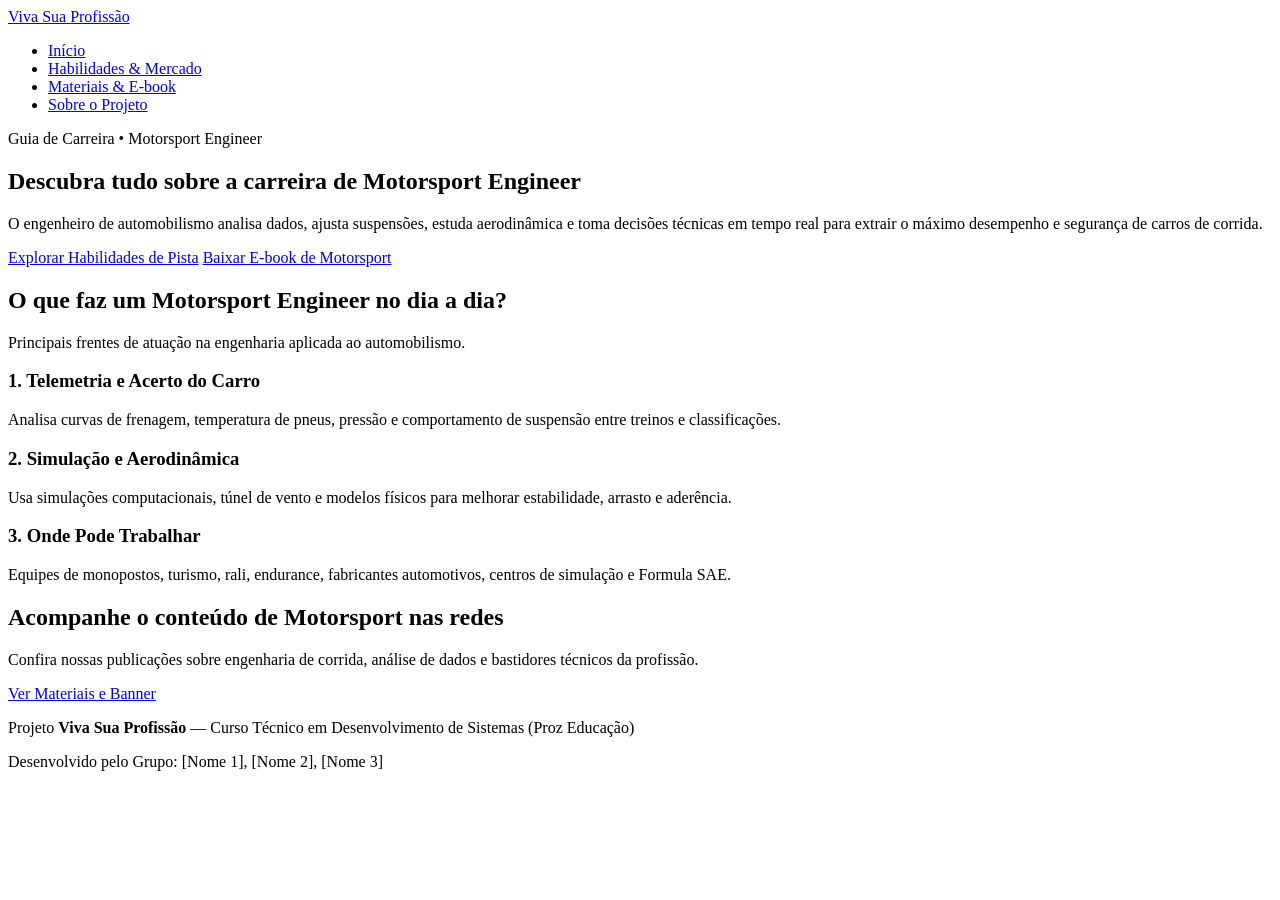
==== index.html @ 10b5f1b5 "Primeiro commit do site" ====
<!DOCTYPE html>
<html lang="pt-BR">
<head>
  <meta charset="UTF-8">
  <meta name="viewport" content="width=device-width, initial-scale=1.0">
  <title>Viva Sua Profissão | Motorsport Engineer</title>
  <meta name="description" content="Guia completo sobre Motorsport Engineer: telemetria, acerto de carro, aerodinâmica, mercado de trabalho e materiais gratuitos.">
  <link rel="stylesheet" href="css/style.css">
</head>
<body>

  <!-- CABEÇALHO E MENU DE NAVEGAÇÃO -->
  <header class="topo">
    <div class="container">
      <a href="index.html" class="logo">Viva Sua <span>Profissão</span></a>
      <nav aria-label="Menu principal">
        <ul class="menu">
          <li><a href="index.html" class="ativo">Início</a></li>
          <li><a href="pages/habilidades.html">Habilidades & Mercado</a></li>
          <li><a href="pages/materiais.html">Materiais & E-book</a></li>
          <li><a href="pages/sobre.html">Sobre o Projeto</a></li>
        </ul>
      </nav>
    </div>
  </header>

  <!-- SEÇÃO PRINCIPAL (HERO) -->
  <main>
    <section class="hero">
      <div class="container">
        <span class="etiqueta">Guia de Carreira • Motorsport Engineer</span>
        <h1>Descubra tudo sobre a carreira de Motorsport Engineer</h1>
        <p>
          O engenheiro de automobilismo analisa dados, ajusta suspensões, estuda aerodinâmica e toma decisões
          técnicas em tempo real para extrair o máximo desempenho e segurança de carros de corrida.
        </p>
        <div class="botoes-hero">
          <a href="pages/habilidades.html" class="btn btn-primario">Explorar Habilidades de Pista</a>
          <a href="pages/materiais.html" class="btn btn-secundario">Baixar E-book de Motorsport</a>
        </div>
      </div>
    </section>

    <!-- RESUMO EM CARDS (3 COLUNAS RESPONSIVAS) -->
    <section class="secao">
      <div class="container">
        <h2>O que faz um Motorsport Engineer no dia a dia?</h2>
        <p class="subtitulo">Principais frentes de atuação na engenharia aplicada ao automobilismo.</p>

        <div class="grid-cards">
          <article class="card">
            <h3>1. Telemetria e Acerto do Carro</h3>
            <p>Analisa curvas de frenagem, temperatura de pneus, pressão e comportamento de suspensão entre treinos e classificações.</p>
          </article>

          <article class="card">
            <h3>2. Simulação e Aerodinâmica</h3>
            <p>Usa simulações computacionais, túnel de vento e modelos físicos para melhorar estabilidade, arrasto e aderência.</p>
          </article>

          <article class="card">
            <h3>3. Onde Pode Trabalhar</h3>
            <p>Equipes de monopostos, turismo, rali, endurance, fabricantes automotivos, centros de simulação e Formula SAE.</p>
          </article>
        </div>
      </div>
    </section>

    <!-- CHAMADA PARA REDE SOCIAL (AULA 9) -->
    <section class="secao secao-destaque">
      <div class="container">
        <h2>Acompanhe o conteúdo de Motorsport nas redes</h2>
        <p>
          Confira nossas publicações sobre engenharia de corrida, análise de dados e bastidores técnicos da profissão.
        </p>
        <a href="pages/materiais.html" class="btn btn-primario">Ver Materiais e Banner</a>
      </div>
    </section>
  </main>

  <!-- RODAPÉ -->
  <footer class="rodape">
    <div class="container">
      <p>Projeto <strong>Viva Sua Profissão</strong> — Curso Técnico em Desenvolvimento de Sistemas (Proz Educação)</p>
      <p class="creditos">Desenvolvido pelo Grupo: [Nome 1], [Nome 2], [Nome 3]</p>
    </div>
  </footer>

</body>
</html>
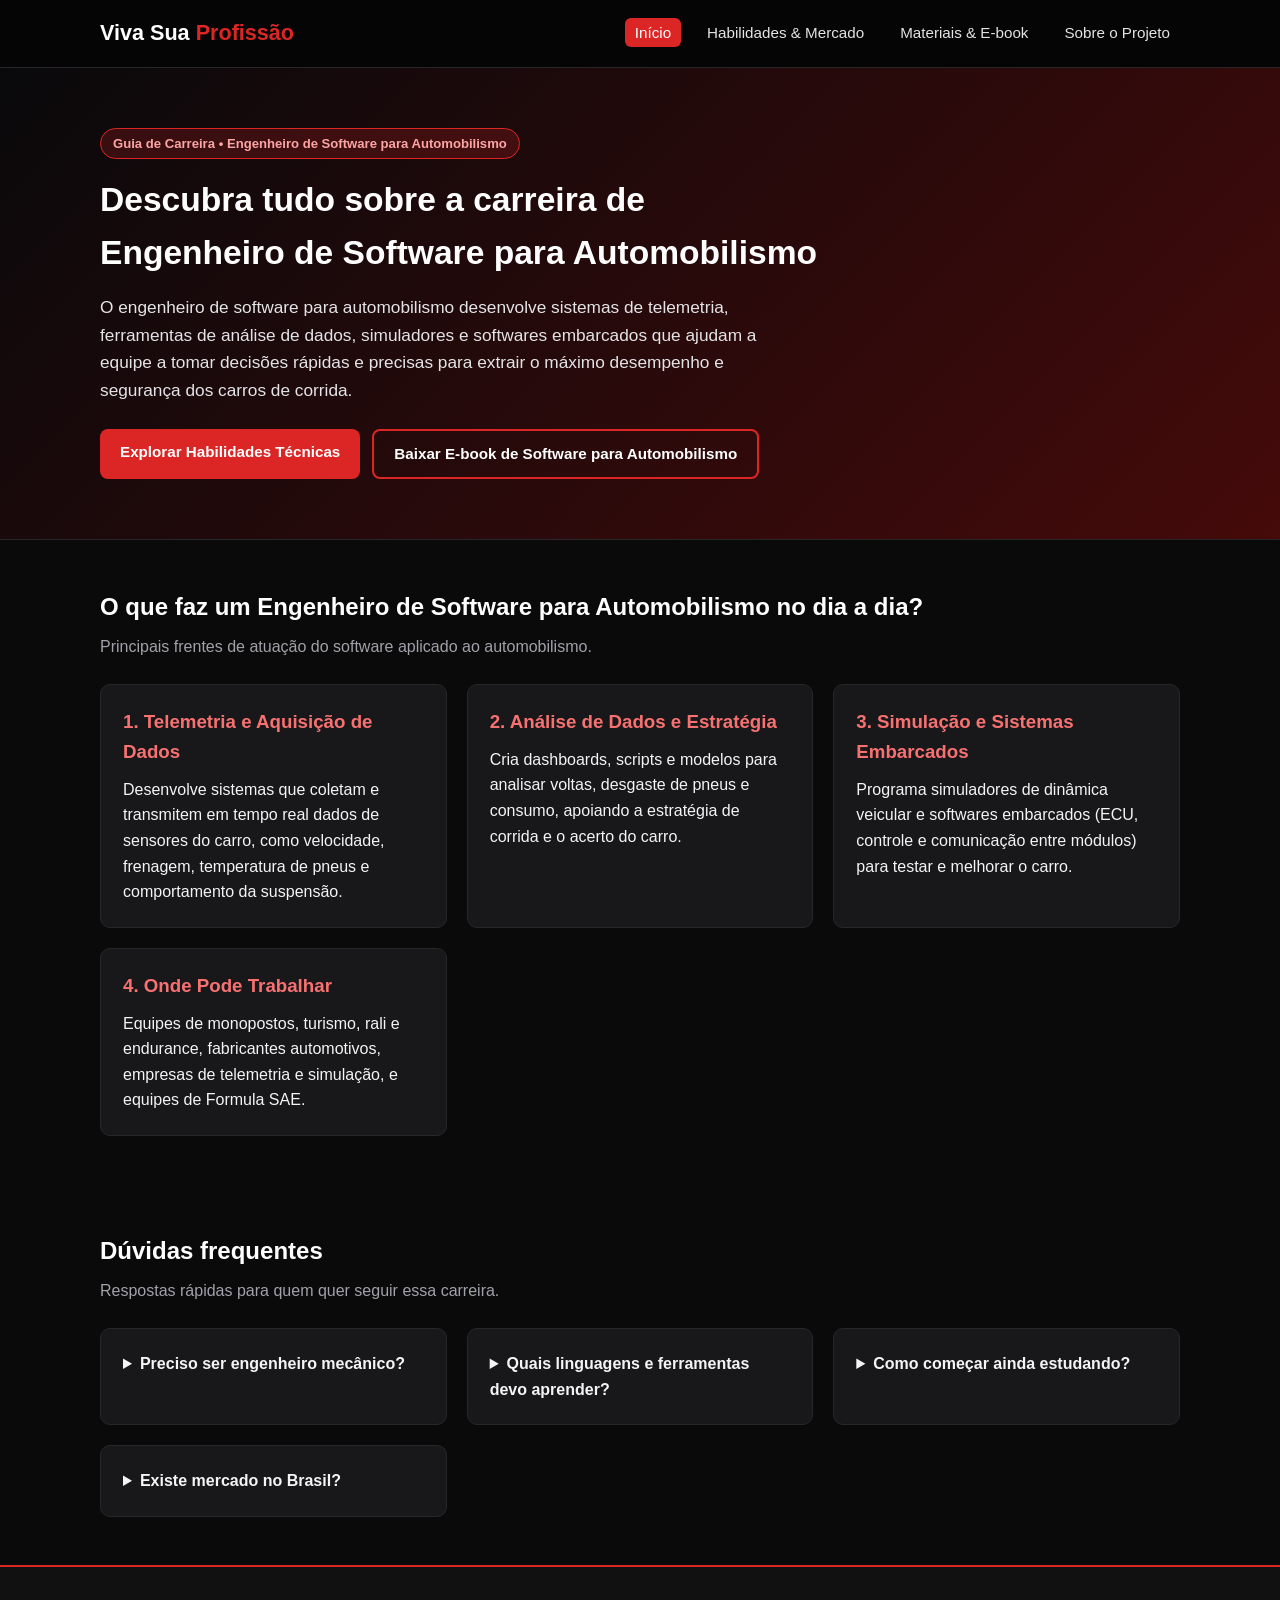
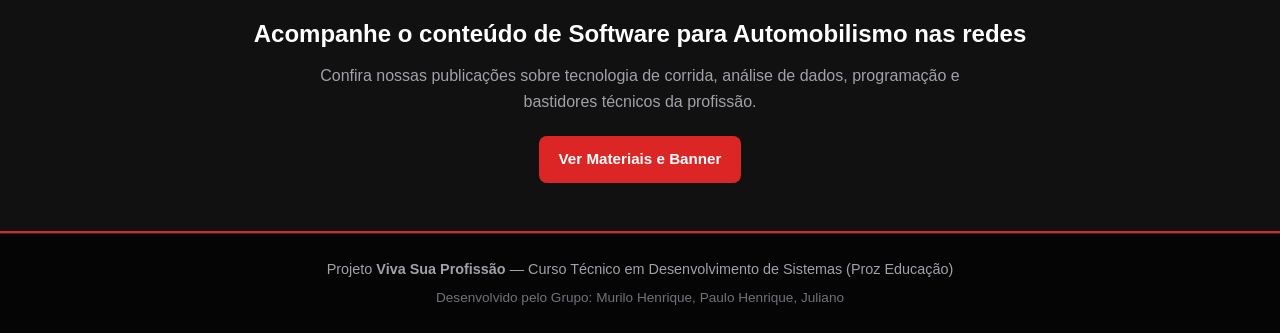
==== commit 739f99a2: "Aplica SEO on-page nas paginas" ====
--- a/index.html
+++ b/index.html
@@ -3,13 +3,12 @@
 <head>
   <meta charset="UTF-8">
   <meta name="viewport" content="width=device-width, initial-scale=1.0">
-  <title>Viva Sua Profissão | Motorsport Engineer</title>
-  <meta name="description" content="Guia completo sobre Motorsport Engineer: telemetria, acerto de carro, aerodinâmica, mercado de trabalho e materiais gratuitos.">
+  <title>Viva Sua Profissão | Engenheiro de Software para Automobilismo</title>
+  <meta name="description" content="Guia completo sobre Engenheiro de Software para Automobilismo: telemetria, análise de dados, simulação, sistemas embarcados, mercado de trabalho e materiais gratuitos.">
   <link rel="stylesheet" href="css/style.css">
 </head>
 <body>
 
-  <!-- CABEÇALHO E MENU DE NAVEGAÇÃO -->
   <header class="topo">
     <div class="container">
       <a href="index.html" class="logo">Viva Sua <span>Profissão</span></a>
@@ -24,65 +23,96 @@
     </div>
   </header>
 
-  <!-- SEÇÃO PRINCIPAL (HERO) -->
   <main>
     <section class="hero">
       <div class="container">
-        <span class="etiqueta">Guia de Carreira • Motorsport Engineer</span>
-        <h1>Descubra tudo sobre a carreira de Motorsport Engineer</h1>
+        <span class="etiqueta">Guia de Carreira • Engenheiro de Software para Automobilismo</span>
+        <h1>Descubra tudo sobre a carreira de Engenheiro de Software para Automobilismo</h1>
         <p>
-          O engenheiro de automobilismo analisa dados, ajusta suspensões, estuda aerodinâmica e toma decisões
-          técnicas em tempo real para extrair o máximo desempenho e segurança de carros de corrida.
+          O engenheiro de software para automobilismo desenvolve sistemas de telemetria, ferramentas de análise
+          de dados, simuladores e softwares embarcados que ajudam a equipe a tomar decisões rápidas e precisas
+          para extrair o máximo desempenho e segurança dos carros de corrida.
         </p>
         <div class="botoes-hero">
-          <a href="pages/habilidades.html" class="btn btn-primario">Explorar Habilidades de Pista</a>
-          <a href="pages/materiais.html" class="btn btn-secundario">Baixar E-book de Motorsport</a>
+          <a href="pages/habilidades.html" class="btn btn-primario">Explorar Habilidades Técnicas</a>
+          <a href="pages/materiais.html" class="btn btn-secundario">Baixar E-book de Software para Automobilismo</a>
         </div>
       </div>
     </section>
 
-    <!-- RESUMO EM CARDS (3 COLUNAS RESPONSIVAS) -->
     <section class="secao">
       <div class="container">
-        <h2>O que faz um Motorsport Engineer no dia a dia?</h2>
-        <p class="subtitulo">Principais frentes de atuação na engenharia aplicada ao automobilismo.</p>
+        <h2>O que faz um Engenheiro de Software para Automobilismo no dia a dia?</h2>
+        <p class="subtitulo">Principais frentes de atuação do software aplicado ao automobilismo.</p>
 
         <div class="grid-cards">
           <article class="card">
-            <h3>1. Telemetria e Acerto do Carro</h3>
-            <p>Analisa curvas de frenagem, temperatura de pneus, pressão e comportamento de suspensão entre treinos e classificações.</p>
+            <h3>1. Telemetria e Aquisição de Dados</h3>
+            <p>Desenvolve sistemas que coletam e transmitem em tempo real dados de sensores do carro, como velocidade, frenagem, temperatura de pneus e comportamento da suspensão.</p>
           </article>
 
           <article class="card">
-            <h3>2. Simulação e Aerodinâmica</h3>
-            <p>Usa simulações computacionais, túnel de vento e modelos físicos para melhorar estabilidade, arrasto e aderência.</p>
+            <h3>2. Análise de Dados e Estratégia</h3>
+            <p>Cria dashboards, scripts e modelos para analisar voltas, desgaste de pneus e consumo, apoiando a estratégia de corrida e o acerto do carro.</p>
           </article>
 
           <article class="card">
-            <h3>3. Onde Pode Trabalhar</h3>
-            <p>Equipes de monopostos, turismo, rali, endurance, fabricantes automotivos, centros de simulação e Formula SAE.</p>
+            <h3>3. Simulação e Sistemas Embarcados</h3>
+            <p>Programa simuladores de dinâmica veicular e softwares embarcados (ECU, controle e comunicação entre módulos) para testar e melhorar o carro.</p>
+          </article>
+
+          <article class="card">
+            <h3>4. Onde Pode Trabalhar</h3>
+            <p>Equipes de monopostos, turismo, rali e endurance, fabricantes automotivos, empresas de telemetria e simulação, e equipes de Formula SAE.</p>
           </article>
         </div>
       </div>
     </section>
 
-    <!-- CHAMADA PARA REDE SOCIAL (AULA 9) -->
+    <section class="secao">
+      <div class="container">
+        <h2>Dúvidas frequentes</h2>
+        <p class="subtitulo">Respostas rápidas para quem quer seguir essa carreira.</p>
+
+        <div class="grid-cards">
+          <details class="card">
+            <summary><strong>Preciso ser engenheiro mecânico?</strong></summary>
+            <p>Não. A base costuma ser Ciência da Computação, Engenharia de Software, Engenharia da Computação ou Engenharia de Controle e Automação. Conhecer o básico de mecânica e dinâmica veicular ajuda muito.</p>
+          </details>
+
+          <details class="card">
+            <summary><strong>Quais linguagens e ferramentas devo aprender?</strong></summary>
+            <p>Python (análise de dados), C e C++ (sistemas embarcados), SQL, MATLAB/Simulink, Git e noções de redes e protocolos como CAN. Bibliotecas como Pandas e NumPy são muito usadas.</p>
+          </details>
+
+          <details class="card">
+            <summary><strong>Como começar ainda estudando?</strong></summary>
+            <p>Participe de equipes de Formula SAE, treine com simuladores como iRacing e Assetto Corsa, analise dados abertos de corridas e monte projetos próprios no GitHub.</p>
+          </details>
+
+          <details class="card">
+            <summary><strong>Existe mercado no Brasil?</strong></summary>
+            <p>Sim, em campeonatos nacionais, montadoras, fornecedores de autopeças e empresas de tecnologia. Muitos profissionais também buscam oportunidades internacionais.</p>
+          </details>
+        </div>
+      </div>
+    </section>
+
     <section class="secao secao-destaque">
       <div class="container">
-        <h2>Acompanhe o conteúdo de Motorsport nas redes</h2>
+        <h2>Acompanhe o conteúdo de Software para Automobilismo nas redes</h2>
         <p>
-          Confira nossas publicações sobre engenharia de corrida, análise de dados e bastidores técnicos da profissão.
+          Confira nossas publicações sobre tecnologia de corrida, análise de dados, programação e bastidores técnicos da profissão.
         </p>
         <a href="pages/materiais.html" class="btn btn-primario">Ver Materiais e Banner</a>
       </div>
     </section>
   </main>
 
-  <!-- RODAPÉ -->
   <footer class="rodape">
     <div class="container">
       <p>Projeto <strong>Viva Sua Profissão</strong> — Curso Técnico em Desenvolvimento de Sistemas (Proz Educação)</p>
-      <p class="creditos">Desenvolvido pelo Grupo: [Nome 1], [Nome 2], [Nome 3]</p>
+      <p class="creditos">Desenvolvido pelo Grupo: Murilo Henrique, Paulo Henrique, Juliano</p>
     </div>
   </footer>
 
--- a/css/style.css
+++ b/css/style.css
@@ -0,0 +1,314 @@
+/* =========================================================
+   TEMPLATE BASE — PROJETO VIVA SUA PROFISSÃO
+   Tema: Motorsport Engineer (Preto & Vermelho)
+   ========================================================= */
+
+:root {
+  --cor-primaria: #dc2626;        /* Vermelho principal */
+  --cor-primaria-escura: #991b1b; /* Vermelho escuro */
+  --cor-destaque: #ef4444;        /* Vermelho vivo para detalhes */
+  --cor-fundo: #0a0a0a;           /* Preto principal */
+  --cor-fundo-suave: #141414;     /* Cinza/preto suave */
+  --cor-card: #18181b;            /* Fundo dos cartões */
+  --cor-texto: #f4f4f5;           /* Texto claro */
+  --cor-texto-suave: #a1a1aa;     /* Texto secundário */
+  --cor-borda: #27272a;           /* Borda discreta */
+}
+
+/* Reset básico */
+* {
+  margin: 0;
+  padding: 0;
+  box-sizing: border-box;
+}
+
+body {
+  font-family: Arial, Helvetica, sans-serif;
+  color: var(--cor-texto);
+  background-color: var(--cor-fundo);
+  line-height: 1.6;
+}
+
+.container {
+  width: 90%;
+  max-width: 1080px;
+  margin: 0 auto;
+}
+
+/* Cabeçalho e Navegação */
+.topo {
+  background-color: #050505;
+  color: #ffffff;
+  padding: 16px 0;
+  border-bottom: 1px solid var(--cor-borda);
+}
+
+.topo .container {
+  display: flex;
+  justify-content: space-between;
+  align-items: center;
+  flex-wrap: wrap;
+  gap: 12px;
+}
+
+.logo {
+  color: #ffffff;
+  text-decoration: none;
+  font-size: 1.35rem;
+  font-weight: bold;
+}
+
+.logo span {
+  color: var(--cor-primaria);
+}
+
+.menu {
+  list-style: none;
+  display: flex;
+  gap: 16px;
+  flex-wrap: wrap;
+}
+
+.menu a {
+  color: #e4e4e7;
+  text-decoration: none;
+  font-size: 0.95rem;
+  padding: 6px 10px;
+  border-radius: 6px;
+  transition: background-color 0.2s;
+}
+
+.menu a:hover,
+.menu a.ativo {
+  background-color: var(--cor-primaria);
+  color: #ffffff;
+}
+
+/* Hero (Banner Inicial — único gradiente suave) */
+.hero {
+  background: linear-gradient(135deg, #09090b 0%, #450a0a 100%);
+  color: #ffffff;
+  padding: 60px 0;
+  border-bottom: 1px solid var(--cor-borda);
+}
+
+.etiqueta {
+  display: inline-block;
+  background-color: rgba(220, 38, 38, 0.2);
+  border: 1px solid var(--cor-primaria);
+  color: #fca5a5;
+  padding: 4px 12px;
+  border-radius: 999px;
+  font-size: 0.82rem;
+  font-weight: bold;
+  margin-bottom: 14px;
+}
+
+.card .etiqueta {
+  background-color: rgba(220, 38, 38, 0.16);
+  color: #f87171;
+}
+
+.hero h1 {
+  font-size: 2.1rem;
+  margin-bottom: 14px;
+  max-width: 720px;
+}
+
+.hero p {
+  font-size: 1.08rem;
+  max-width: 680px;
+  margin-bottom: 24px;
+  color: #e4e4e7;
+}
+
+.botoes-hero {
+  display: flex;
+  gap: 12px;
+  flex-wrap: wrap;
+}
+
+/* Botões */
+.btn {
+  display: inline-block;
+  padding: 11px 20px;
+  border-radius: 8px;
+  text-decoration: none;
+  font-weight: bold;
+  font-size: 0.95rem;
+  border: none;
+  cursor: pointer;
+}
+
+.btn-primario {
+  background-color: var(--cor-primaria);
+  color: #ffffff;
+}
+
+.btn-primario:hover {
+  background-color: var(--cor-primaria-escura);
+}
+
+.secao .btn-primario,
+.card .btn-primario {
+  background-color: var(--cor-primaria);
+  color: #ffffff;
+}
+
+.btn-secundario {
+  background-color: transparent;
+  color: #ffffff;
+  border: 2px solid var(--cor-primaria);
+}
+
+.btn-secundario:hover {
+  background-color: rgba(220, 38, 38, 0.15);
+}
+
+/* Cabeçalho das Páginas Internas */
+.cabecalho-pagina {
+  background-color: var(--cor-fundo-suave);
+  padding: 40px 0;
+  border-bottom: 1px solid var(--cor-borda);
+}
+
+.cabecalho-pagina h1 {
+  font-size: 1.8rem;
+  color: #ffffff;
+  margin-bottom: 6px;
+}
+
+.cabecalho-pagina p {
+  color: var(--cor-texto-suave);
+}
+
+/* Seções e Grids */
+.secao {
+  padding: 48px 0;
+}
+
+.secao-cinza {
+  background-color: var(--cor-fundo-suave);
+}
+
+.secao-destaque {
+  background-color: #111111;
+  color: #ffffff;
+  text-align: center;
+  border-top: 2px solid var(--cor-primaria);
+  border-bottom: 2px solid var(--cor-primaria);
+}
+
+.secao-destaque p {
+  max-width: 640px;
+  margin: 10px auto 22px;
+  color: var(--cor-texto-suave);
+}
+
+.secao h2 {
+  font-size: 1.5rem;
+  margin-bottom: 8px;
+  color: #ffffff;
+}
+
+.secao-destaque h2 {
+  color: #ffffff;
+}
+
+.subtitulo {
+  color: var(--cor-texto-suave);
+  margin-bottom: 24px;
+}
+
+.grid-cards {
+  display: grid;
+  grid-template-columns: repeat(auto-fit, minmax(260px, 1fr));
+  gap: 20px;
+  margin-top: 20px;
+}
+
+.grid-duas-colunas {
+  display: grid;
+  grid-template-columns: repeat(auto-fit, minmax(300px, 1fr));
+  gap: 24px;
+}
+
+.card {
+  background-color: var(--cor-card);
+  border: 1px solid var(--cor-borda);
+  border-radius: 10px;
+  padding: 22px;
+}
+
+.card h2,
+.card h3 {
+  color: #f87171;
+  margin-bottom: 10px;
+}
+
+.card p + p {
+  margin-top: 10px;
+}
+
+.lista-simples {
+  padding-left: 20px;
+  margin-top: 10px;
+}
+
+.lista-simples li {
+  margin-bottom: 8px;
+}
+
+/* Caixa reservada para Banner */
+.caixa-banner {
+  border: 2px dashed var(--cor-primaria);
+  background-color: var(--cor-card);
+  border-radius: 10px;
+  padding: 48px 20px;
+  text-align: center;
+  color: var(--cor-texto-suave);
+}
+
+.caixa-banner img {
+  max-width: 100%;
+  height: auto;
+  border-radius: 8px;
+}
+
+/* Formulário simulado da Landing Page */
+.form-simulado {
+  display: flex;
+  flex-direction: column;
+  gap: 10px;
+  margin-top: 14px;
+}
+
+.form-simulado label {
+  font-weight: bold;
+  font-size: 0.9rem;
+}
+
+.form-simulado input {
+  padding: 10px;
+  border: 1px solid var(--cor-borda);
+  background-color: #09090b;
+  color: #ffffff;
+  border-radius: 6px;
+  font-size: 0.95rem;
+}
+
+/* Rodapé */
+.rodape {
+  background-color: #050505;
+  color: #a1a1aa;
+  text-align: center;
+  padding: 24px 0;
+  font-size: 0.9rem;
+  border-top: 1px solid var(--cor-borda);
+}
+
+.rodape .creditos {
+  margin-top: 6px;
+  font-size: 0.85rem;
+  color: #71717a;
+}
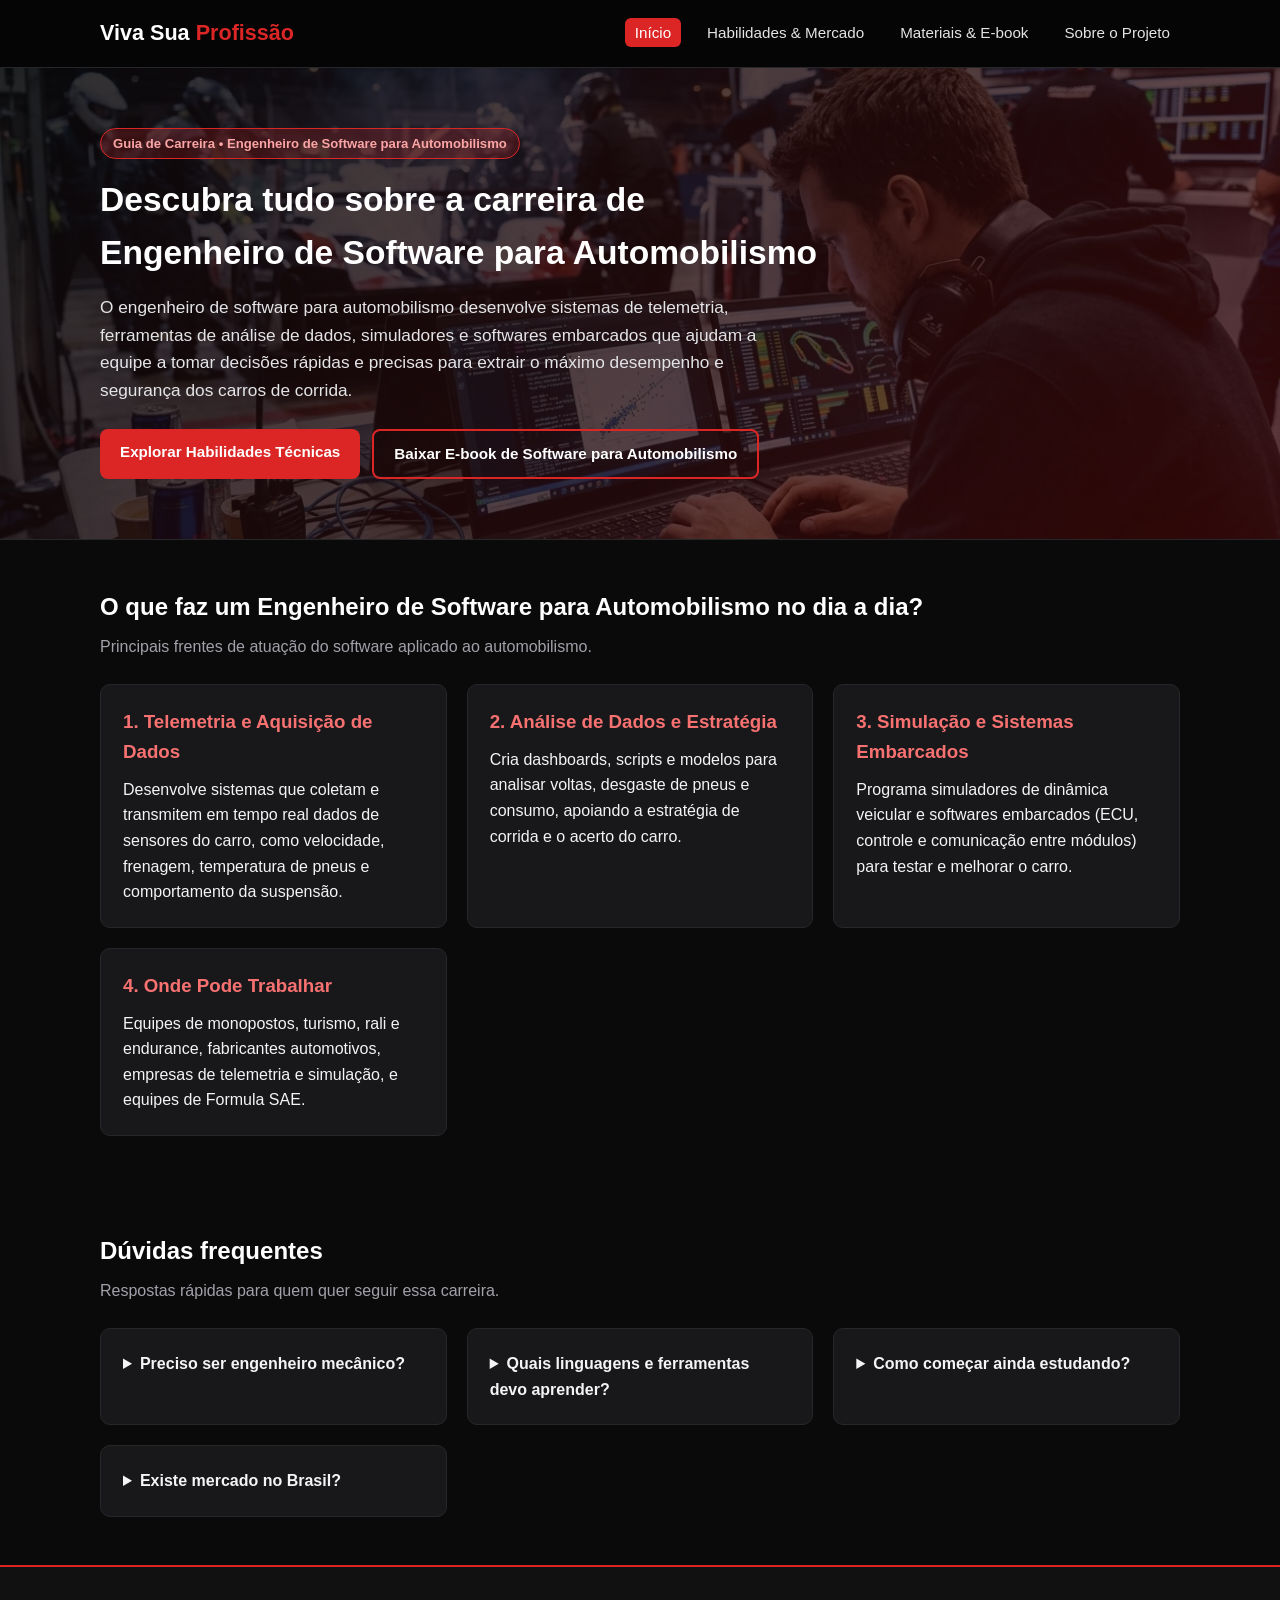
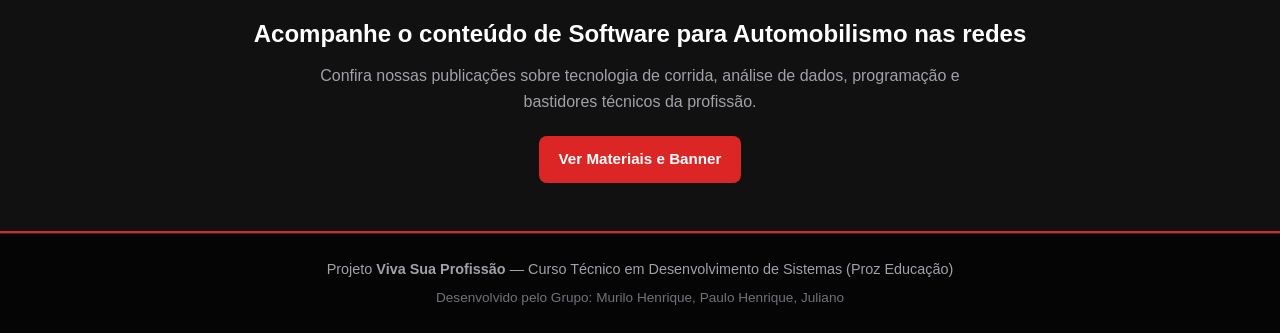
==== commit 6ce16350: "segundo so para salvar e nao perde nada" ====
--- a/index.html
+++ b/index.html
@@ -24,7 +24,7 @@
   </header>
 
   <main>
-    <section class="hero">
+    <section class="hero" style="background: linear-gradient(135deg, rgba(9, 9, 11, 0.85) 0%, rgba(69, 10, 10, 0.70) 100%), url('img/exemplo.webp') center / cover no-repeat;">
       <div class="container">
         <span class="etiqueta">Guia de Carreira • Engenheiro de Software para Automobilismo</span>
         <h1>Descubra tudo sobre a carreira de Engenheiro de Software para Automobilismo</h1>
@@ -82,7 +82,7 @@
 
           <details class="card">
             <summary><strong>Quais linguagens e ferramentas devo aprender?</strong></summary>
-            <p>Python (análise de dados), C e C++ (sistemas embarcados), SQL, MATLAB/Simulink, Git e noções de redes e protocolos como CAN. Bibliotecas como Pandas e NumPy são muito usadas.</p>
+            <p><a href="pages/habilidades.html">Habilidades:</a>Python (análise de dados), C e C++ (sistemas embarcados), SQL, MATLAB/Simulink, Git e noções de redes e protocolos como CAN. Bibliotecas como Pandas e NumPy são muito usadas.</p>
           </details>
 
           <details class="card">
